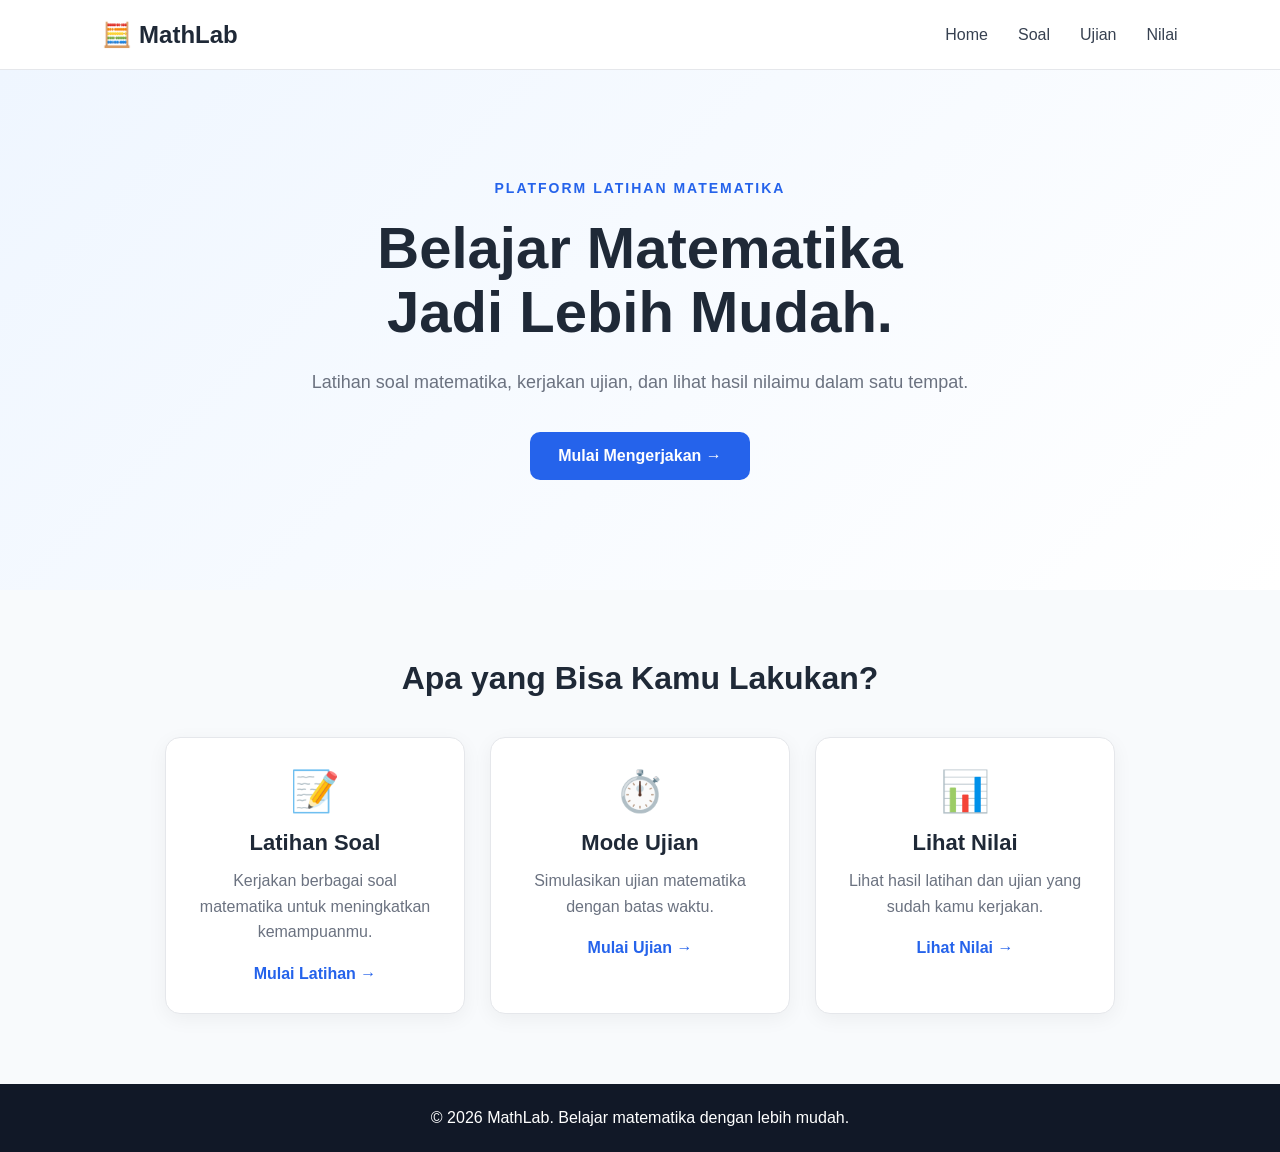
==== index.html @ c7bd8176 "Rename NewCodeMath.txt to index.html" ====
<!DOCTYPE html>
<html lang="id">
<head>
    <meta charset="UTF-8">
    <meta name="viewport" content="width=device-width, initial-scale=1.0">
    <title>MathLab - Latihan Matematika</title>

    <link rel="stylesheet" href="style.css">
</head>

<body>

    <!-- NAVBAR -->
    <nav class="navbar">
        <div class="logo">🧮 MathLab</div>

        <div class="nav-links">
            <a href="index.html">Home</a>
            <a href="soal.html">Soal</a>
            <a href="ujian.html">Ujian</a>
            <a href="nilai.html">Nilai</a>
        </div>
    </nav>


    <!-- HERO -->
    <section class="hero">
        <div class="hero-content">

            <p class="small-title">PLATFORM LATIHAN MATEMATIKA</p>

            <h1>
                Belajar Matematika<br>
                Jadi Lebih Mudah.
            </h1>

            <p class="description">
                Latihan soal matematika, kerjakan ujian,
                dan lihat hasil nilaimu dalam satu tempat.
            </p>

            <a href="soal.html" class="start-button">
                Mulai Mengerjakan →
            </a>

        </div>
    </section>


    <!-- FEATURES -->
    <section class="features">

        <h2>Apa yang Bisa Kamu Lakukan?</h2>

        <div class="feature-container">

            <div class="feature-card">
                <div class="icon">📝</div>
                <h3>Latihan Soal</h3>
                <p>
                    Kerjakan berbagai soal matematika
                    untuk meningkatkan kemampuanmu.
                </p>
                <a href="soal.html">Mulai Latihan →</a>
            </div>


            <div class="feature-card">
                <div class="icon">⏱️</div>
                <h3>Mode Ujian</h3>
                <p>
                    Simulasikan ujian matematika
                    dengan batas waktu.
                </p>
                <a href="ujian.html">Mulai Ujian →</a>
            </div>


            <div class="feature-card">
                <div class="icon">📊</div>
                <h3>Lihat Nilai</h3>
                <p>
                    Lihat hasil latihan dan ujian
                    yang sudah kamu kerjakan.
                </p>
                <a href="nilai.html">Lihat Nilai →</a>
            </div>

        </div>

    </section>


    <!-- FOOTER -->
    <footer>
        <p>© 2026 MathLab. Belajar matematika dengan lebih mudah.</p>
    </footer>

</body>
</html>
---- style.css ----
* {
    margin: 0;
    padding: 0;
    box-sizing: border-box;
}

body {
    font-family: Arial, sans-serif;
    color: #1f2937;
    background: #f8fafc;
}


/* NAVBAR */

.navbar {
    height: 70px;
    display: flex;
    align-items: center;
    justify-content: space-between;
    padding: 0 8%;
    background: white;
    border-bottom: 1px solid #e5e7eb;
}

.logo {
    font-size: 24px;
    font-weight: bold;
}

.nav-links {
    display: flex;
    gap: 30px;
}

.nav-links a {
    text-decoration: none;
    color: #374151;
    font-weight: 500;
}

.nav-links a:hover {
    color: #2563eb;
}


/* HERO */

.hero {
    min-height: 520px;
    display: flex;
    align-items: center;
    justify-content: center;
    text-align: center;
    padding: 60px 20px;
    background: linear-gradient(135deg, #eff6ff, #ffffff);
}

.hero-content {
    max-width: 750px;
}

.small-title {
    color: #2563eb;
    font-weight: bold;
    font-size: 14px;
    letter-spacing: 2px;
    margin-bottom: 20px;
}

.hero h1 {
    font-size: 58px;
    line-height: 1.1;
    margin-bottom: 25px;
}

.description {
    font-size: 18px;
    line-height: 1.6;
    color: #6b7280;
    margin-bottom: 35px;
}

.start-button {
    display: inline-block;
    padding: 15px 28px;
    background: #2563eb;
    color: white;
    text-decoration: none;
    border-radius: 10px;
    font-weight: bold;
    transition: 0.2s;
}

.start-button:hover {
    background: #1d4ed8;
    transform: translateY(-2px);
}


/* FEATURES */

.features {
    padding: 70px 8%;
    text-align: center;
}

.features h2 {
    font-size: 32px;
    margin-bottom: 40px;
}

.feature-container {
    display: flex;
    justify-content: center;
    gap: 25px;
    flex-wrap: wrap;
}

.feature-card {
    width: 300px;
    padding: 30px;
    background: white;
    border: 1px solid #e5e7eb;
    border-radius: 15px;
    box-shadow: 0 5px 20px rgba(0, 0, 0, 0.05);
}

.icon {
    font-size: 40px;
    margin-bottom: 15px;
}

.feature-card h3 {
    font-size: 22px;
    margin-bottom: 12px;
}

.feature-card p {
    color: #6b7280;
    line-height: 1.6;
    margin-bottom: 20px;
}

.feature-card a {
    color: #2563eb;
    text-decoration: none;
    font-weight: bold;
}


/* FOOTER */

footer {
    padding: 25px;
    text-align: center;
    background: #111827;
    color: white;
}


/* MOBILE */

@media (max-width: 700px) {

    .navbar {
        padding: 0 20px;
    }

    .nav-links {
        gap: 12px;
    }

    .nav-links a {
        font-size: 13px;
    }

    .hero h1 {
        font-size: 40px;
    }

    .description {
        font-size: 16px;
    }

}
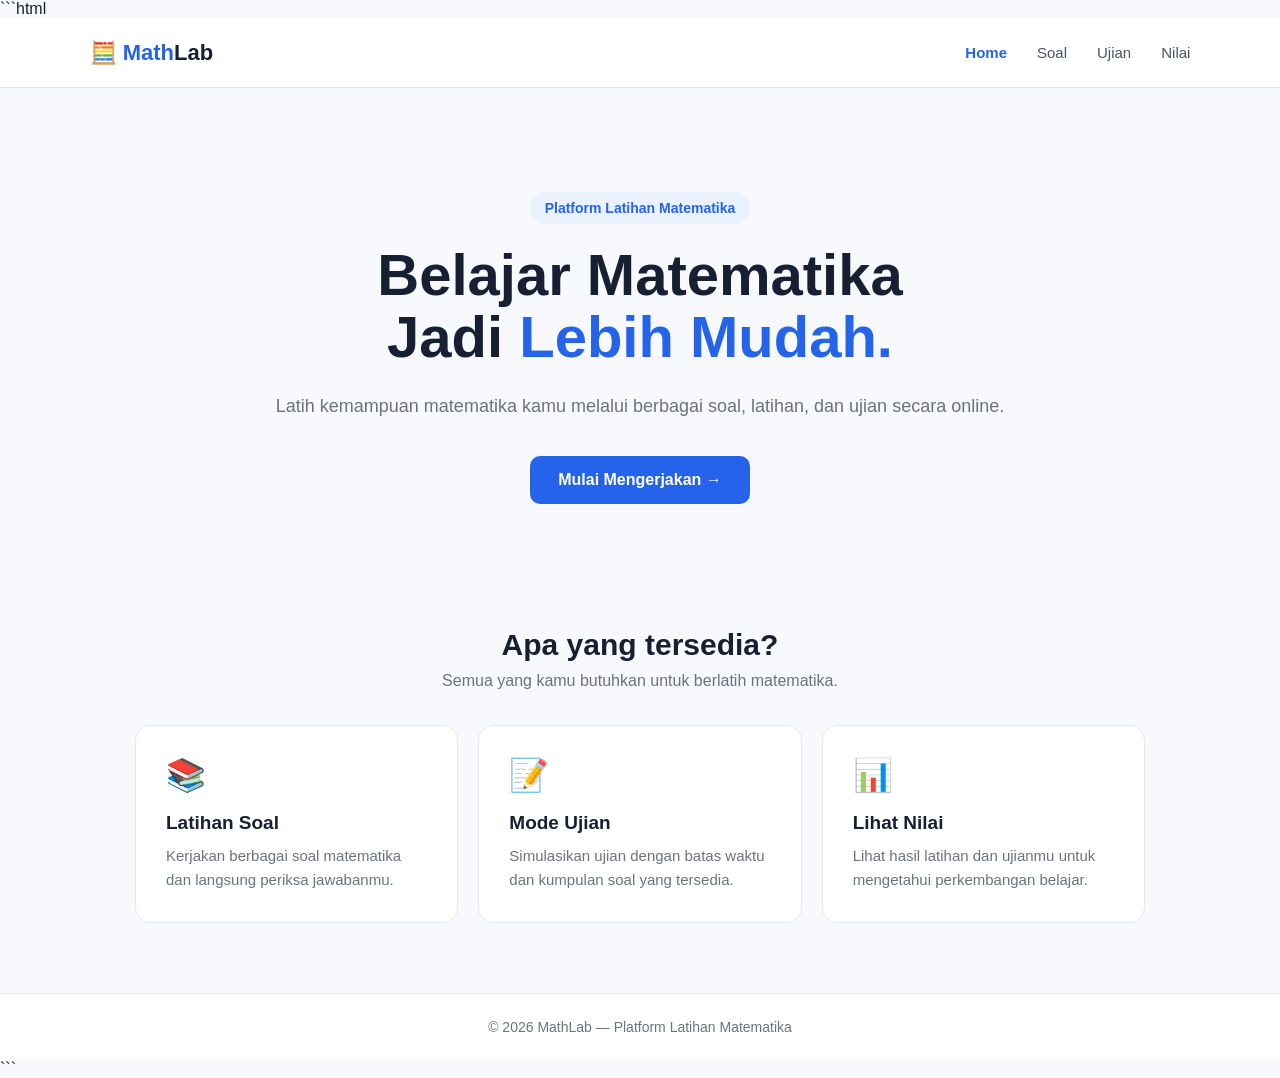
==== commit d8a201c1: "Add files via upload" ====
--- a/index.html
+++ b/index.html
@@ -1,100 +1,450 @@
+```html
 <!DOCTYPE html>
 <html lang="id">
 <head>
     <meta charset="UTF-8">
     <meta name="viewport" content="width=device-width, initial-scale=1.0">
+
     <title>MathLab - Latihan Matematika</title>
 
-    <link rel="stylesheet" href="style.css">
+    <style>
+        * {
+            margin: 0;
+            padding: 0;
+            box-sizing: border-box;
+        }
+
+        body {
+            font-family: Arial, Helvetica, sans-serif;
+            background: #f7f9fc;
+            color: #172033;
+        }
+
+        /* =========================
+           NAVBAR
+        ========================= */
+
+        nav {
+            height: 70px;
+            background: white;
+            border-bottom: 1px solid #e5e7eb;
+
+            display: flex;
+            align-items: center;
+            justify-content: space-between;
+
+            padding: 0 7%;
+        }
+
+        .logo {
+            font-size: 22px;
+            font-weight: 700;
+            text-decoration: none;
+            color: #172033;
+        }
+
+        .logo span {
+            color: #2563eb;
+        }
+
+        .nav-links {
+            display: flex;
+            align-items: center;
+            gap: 30px;
+            list-style: none;
+        }
+
+        .nav-links a {
+            text-decoration: none;
+            color: #4b5563;
+            font-size: 15px;
+            transition: 0.2s;
+        }
+
+        .nav-links a:hover {
+            color: #2563eb;
+        }
+
+        .nav-links .active {
+            color: #2563eb;
+            font-weight: 600;
+        }
+
+
+        /* =========================
+           HERO
+        ========================= */
+
+        .hero {
+            min-height: 520px;
+
+            display: flex;
+            align-items: center;
+            justify-content: center;
+
+            text-align: center;
+
+            padding: 70px 20px;
+        }
+
+        .hero-content {
+            max-width: 750px;
+        }
+
+        .hero-label {
+            display: inline-block;
+
+            background: #eaf1ff;
+            color: #2563eb;
+
+            padding: 8px 15px;
+            border-radius: 20px;
+
+            font-size: 14px;
+            font-weight: 600;
+
+            margin-bottom: 20px;
+        }
+
+        .hero h1 {
+            font-size: 58px;
+            line-height: 1.08;
+
+            margin-bottom: 22px;
+        }
+
+        .hero h1 span {
+            color: #2563eb;
+        }
+
+        .hero p {
+            color: #6b7280;
+
+            font-size: 18px;
+            line-height: 1.7;
+
+            margin-bottom: 35px;
+        }
+
+        .start-button {
+            display: inline-block;
+
+            background: #2563eb;
+            color: white;
+
+            padding: 15px 28px;
+
+            border-radius: 10px;
+
+            text-decoration: none;
+            font-size: 16px;
+            font-weight: 600;
+
+            transition: 0.2s;
+        }
+
+        .start-button:hover {
+            background: #1d4ed8;
+            transform: translateY(-2px);
+        }
+
+
+        /* =========================
+           FEATURES
+        ========================= */
+
+        .features-section {
+            max-width: 1050px;
+            margin: 0 auto;
+
+            padding: 20px 20px 70px;
+        }
+
+        .section-title {
+            text-align: center;
+            margin-bottom: 35px;
+        }
+
+        .section-title h2 {
+            font-size: 30px;
+            margin-bottom: 10px;
+        }
+
+        .section-title p {
+            color: #6b7280;
+        }
+
+        .features {
+            display: grid;
+
+            grid-template-columns: repeat(3, 1fr);
+
+            gap: 20px;
+        }
+
+        .feature {
+            background: white;
+
+            border: 1px solid #e5e7eb;
+            border-radius: 15px;
+
+            padding: 30px;
+
+            transition: 0.2s;
+        }
+
+        .feature:hover {
+            transform: translateY(-4px);
+        }
+
+        .feature-icon {
+            font-size: 32px;
+            margin-bottom: 18px;
+        }
+
+        .feature h3 {
+            font-size: 19px;
+            margin-bottom: 10px;
+        }
+
+        .feature p {
+            color: #6b7280;
+            line-height: 1.6;
+            font-size: 15px;
+        }
+
+
+        /* =========================
+           FOOTER
+        ========================= */
+
+        footer {
+            text-align: center;
+
+            padding: 25px;
+
+            color: #6b7280;
+
+            font-size: 14px;
+
+            border-top: 1px solid #e5e7eb;
+            background: white;
+        }
+
+
+        /* =========================
+           MOBILE
+        ========================= */
+
+        @media (max-width: 700px) {
+
+            nav {
+                padding: 0 20px;
+            }
+
+            .nav-links {
+                gap: 12px;
+            }
+
+            .nav-links a {
+                font-size: 13px;
+            }
+
+            .hero {
+                min-height: 450px;
+            }
+
+            .hero h1 {
+                font-size: 40px;
+            }
+
+            .hero p {
+                font-size: 16px;
+            }
+
+            .features {
+                grid-template-columns: 1fr;
+            }
+        }
+    </style>
 </head>
 
 <body>
 
-    <!-- NAVBAR -->
-    <nav class="navbar">
-        <div class="logo">🧮 MathLab</div>
-
-        <div class="nav-links">
-            <a href="index.html">Home</a>
-            <a href="soal.html">Soal</a>
-            <a href="ujian.html">Ujian</a>
-            <a href="nilai.html">Nilai</a>
-        </div>
+
+    <!-- =========================
+         NAVBAR
+    ========================= -->
+
+    <nav>
+
+        <a href="index.html" class="logo">
+            🧮 <span>Math</span>Lab
+        </a>
+
+        <ul class="nav-links">
+
+            <li>
+                <a href="index.html" class="active">
+                    Home
+                </a>
+            </li>
+
+            <li>
+                <a href="soal.html">
+                    Soal
+                </a>
+            </li>
+
+            <li>
+                <a href="ujian.html">
+                    Ujian
+                </a>
+            </li>
+
+            <li>
+                <a href="nilai.html">
+                    Nilai
+                </a>
+            </li>
+
+        </ul>
+
     </nav>
 
 
-    <!-- HERO -->
-    <section class="hero">
-        <div class="hero-content">
-
-            <p class="small-title">PLATFORM LATIHAN MATEMATIKA</p>
-
-            <h1>
-                Belajar Matematika<br>
-                Jadi Lebih Mudah.
-            </h1>
-
-            <p class="description">
-                Latihan soal matematika, kerjakan ujian,
-                dan lihat hasil nilaimu dalam satu tempat.
-            </p>
-
-            <a href="soal.html" class="start-button">
-                Mulai Mengerjakan →
-            </a>
-
-        </div>
-    </section>
-
-
-    <!-- FEATURES -->
-    <section class="features">
-
-        <h2>Apa yang Bisa Kamu Lakukan?</h2>
-
-        <div class="feature-container">
-
-            <div class="feature-card">
-                <div class="icon">📝</div>
-                <h3>Latihan Soal</h3>
+    <!-- =========================
+         HERO SECTION
+    ========================= -->
+
+    <main>
+
+        <section class="hero">
+
+            <div class="hero-content">
+
+                <div class="hero-label">
+                    Platform Latihan Matematika
+                </div>
+
+                <h1>
+                    Belajar Matematika
+                    <br>
+                    Jadi <span>Lebih Mudah.</span>
+                </h1>
+
                 <p>
-                    Kerjakan berbagai soal matematika
-                    untuk meningkatkan kemampuanmu.
+                    Latih kemampuan matematika kamu melalui
+                    berbagai soal, latihan, dan ujian secara online.
                 </p>
-                <a href="soal.html">Mulai Latihan →</a>
+
+                <a href="soal.html" class="start-button">
+                    Mulai Mengerjakan →
+                </a>
+
             </div>
 
-
-            <div class="feature-card">
-                <div class="icon">⏱️</div>
-                <h3>Mode Ujian</h3>
+        </section>
+
+
+        <!-- =========================
+             FEATURES
+        ========================= -->
+
+        <section class="features-section">
+
+            <div class="section-title">
+
+                <h2>
+                    Apa yang tersedia?
+                </h2>
+
                 <p>
-                    Simulasikan ujian matematika
-                    dengan batas waktu.
+                    Semua yang kamu butuhkan untuk berlatih matematika.
                 </p>
-                <a href="ujian.html">Mulai Ujian →</a>
+
             </div>
 
 
-            <div class="feature-card">
-                <div class="icon">📊</div>
-                <h3>Lihat Nilai</h3>
-                <p>
-                    Lihat hasil latihan dan ujian
-                    yang sudah kamu kerjakan.
-                </p>
-                <a href="nilai.html">Lihat Nilai →</a>
+            <div class="features">
+
+                <!-- FEATURE 1 -->
+
+                <div class="feature">
+
+                    <div class="feature-icon">
+                        📚
+                    </div>
+
+                    <h3>
+                        Latihan Soal
+                    </h3>
+
+                    <p>
+                        Kerjakan berbagai soal matematika
+                        dan langsung periksa jawabanmu.
+                    </p>
+
+                </div>
+
+
+                <!-- FEATURE 2 -->
+
+                <div class="feature">
+
+                    <div class="feature-icon">
+                        📝
+                    </div>
+
+                    <h3>
+                        Mode Ujian
+                    </h3>
+
+                    <p>
+                        Simulasikan ujian dengan batas waktu
+                        dan kumpulan soal yang tersedia.
+                    </p>
+
+                </div>
+
+
+                <!-- FEATURE 3 -->
+
+                <div class="feature">
+
+                    <div class="feature-icon">
+                        📊
+                    </div>
+
+                    <h3>
+                        Lihat Nilai
+                    </h3>
+
+                    <p>
+                        Lihat hasil latihan dan ujianmu
+                        untuk mengetahui perkembangan belajar.
+                    </p>
+
+                </div>
+
             </div>
 
-        </div>
-
-    </section>
-
-
-    <!-- FOOTER -->
+        </section>
+
+    </main>
+
+
+    <!-- =========================
+         FOOTER
+    ========================= -->
+
     <footer>
-        <p>© 2026 MathLab. Belajar matematika dengan lebih mudah.</p>
+
+        © 2026 MathLab — Platform Latihan Matematika
+
     </footer>
+
 
 </body>
 </html>
+```
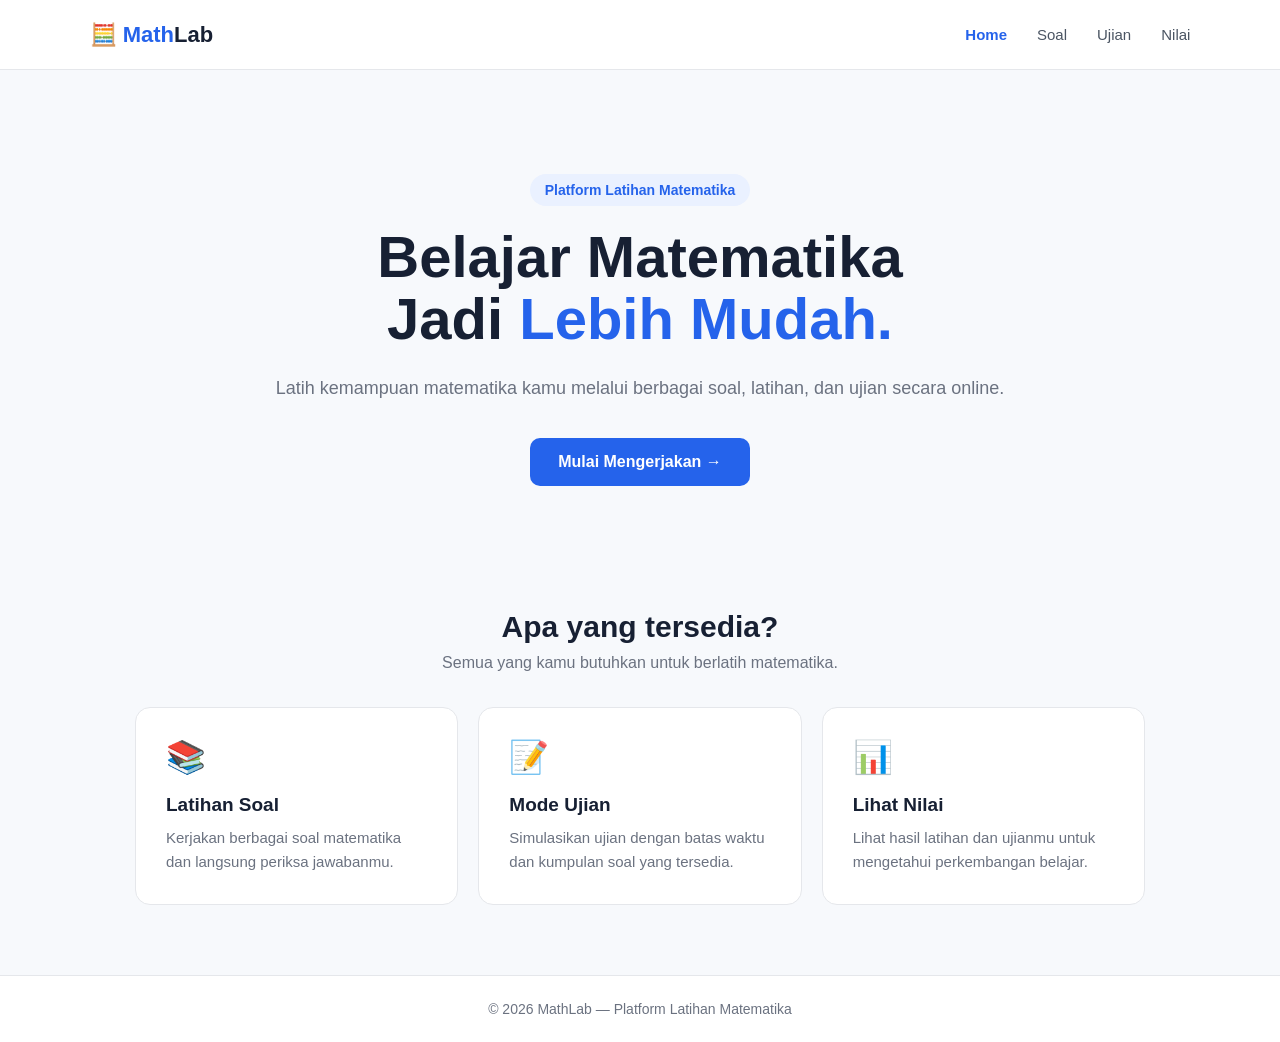
==== commit 85027147: "Update index.html" ====
--- a/index.html
+++ b/index.html
@@ -1,4 +1,4 @@
-```html
+
 <!DOCTYPE html>
 <html lang="id">
 <head>
@@ -447,4 +447,3 @@
 
 </body>
 </html>
-```
